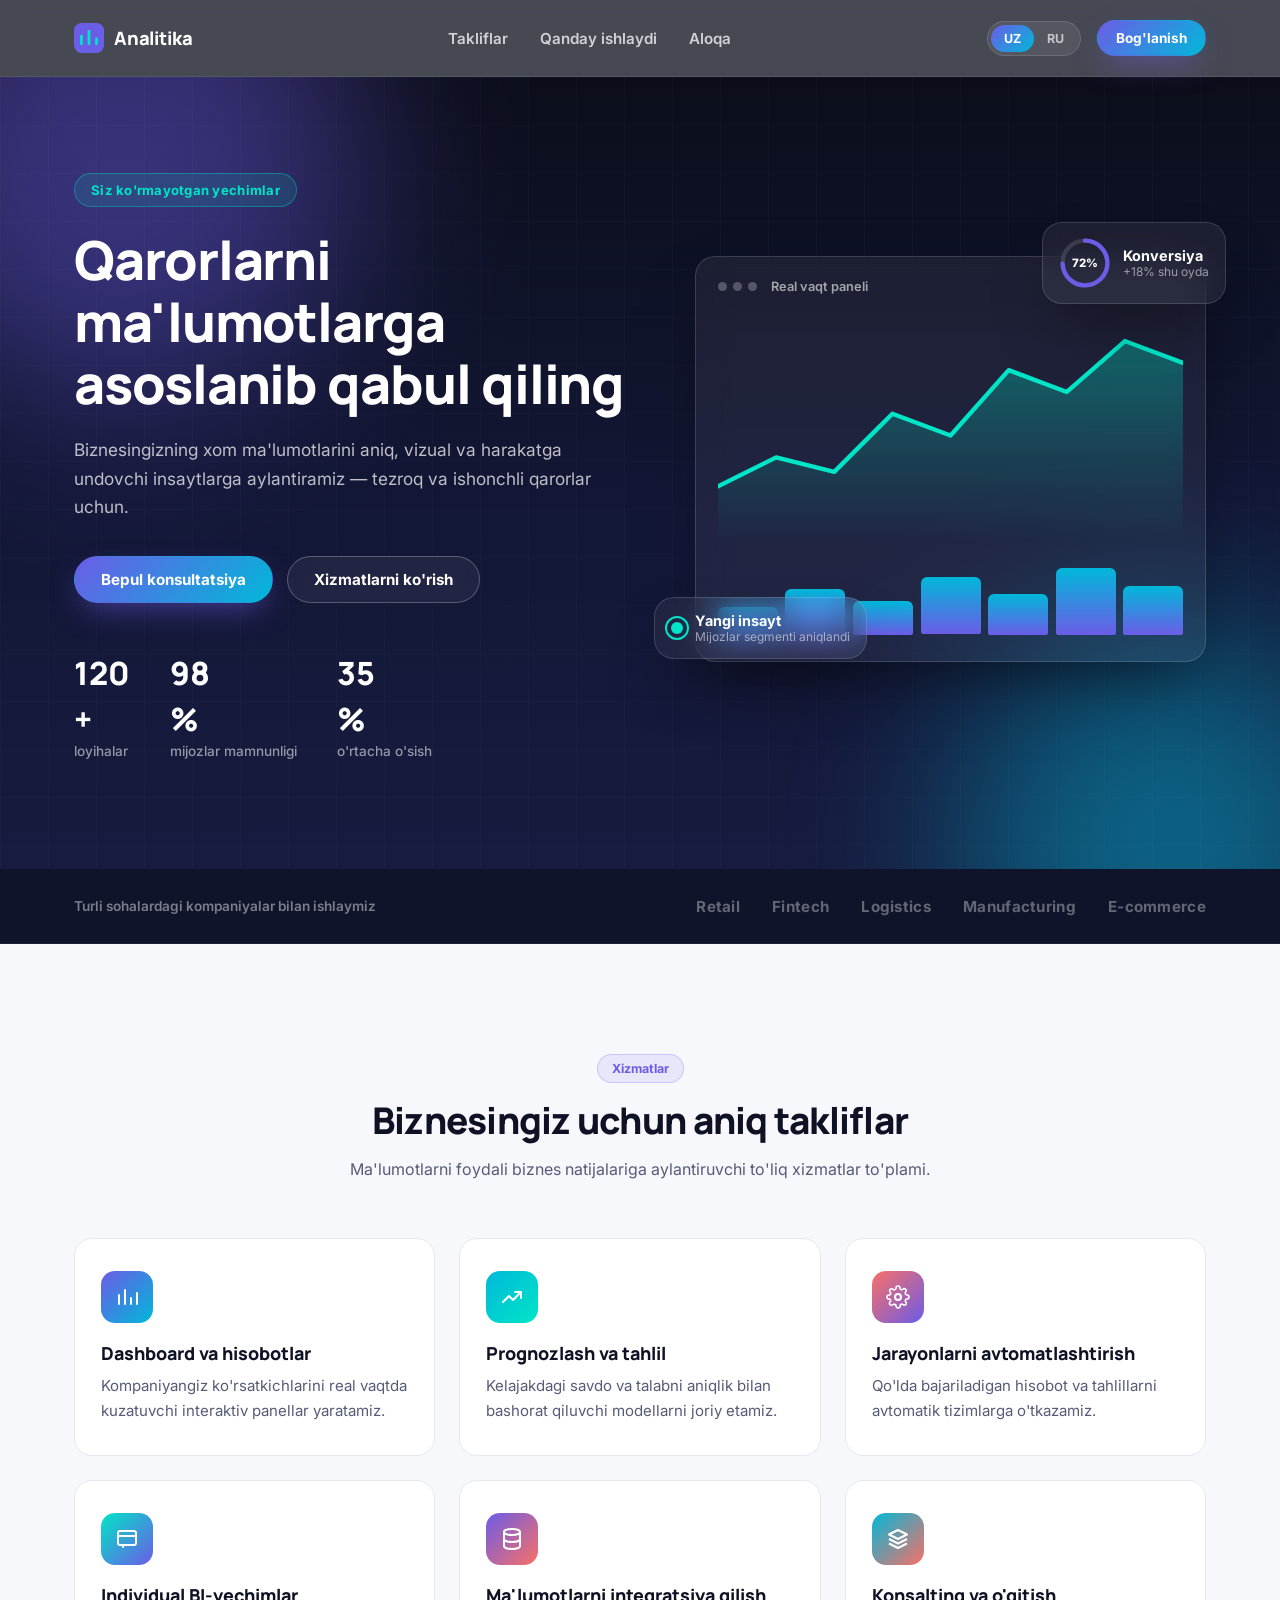
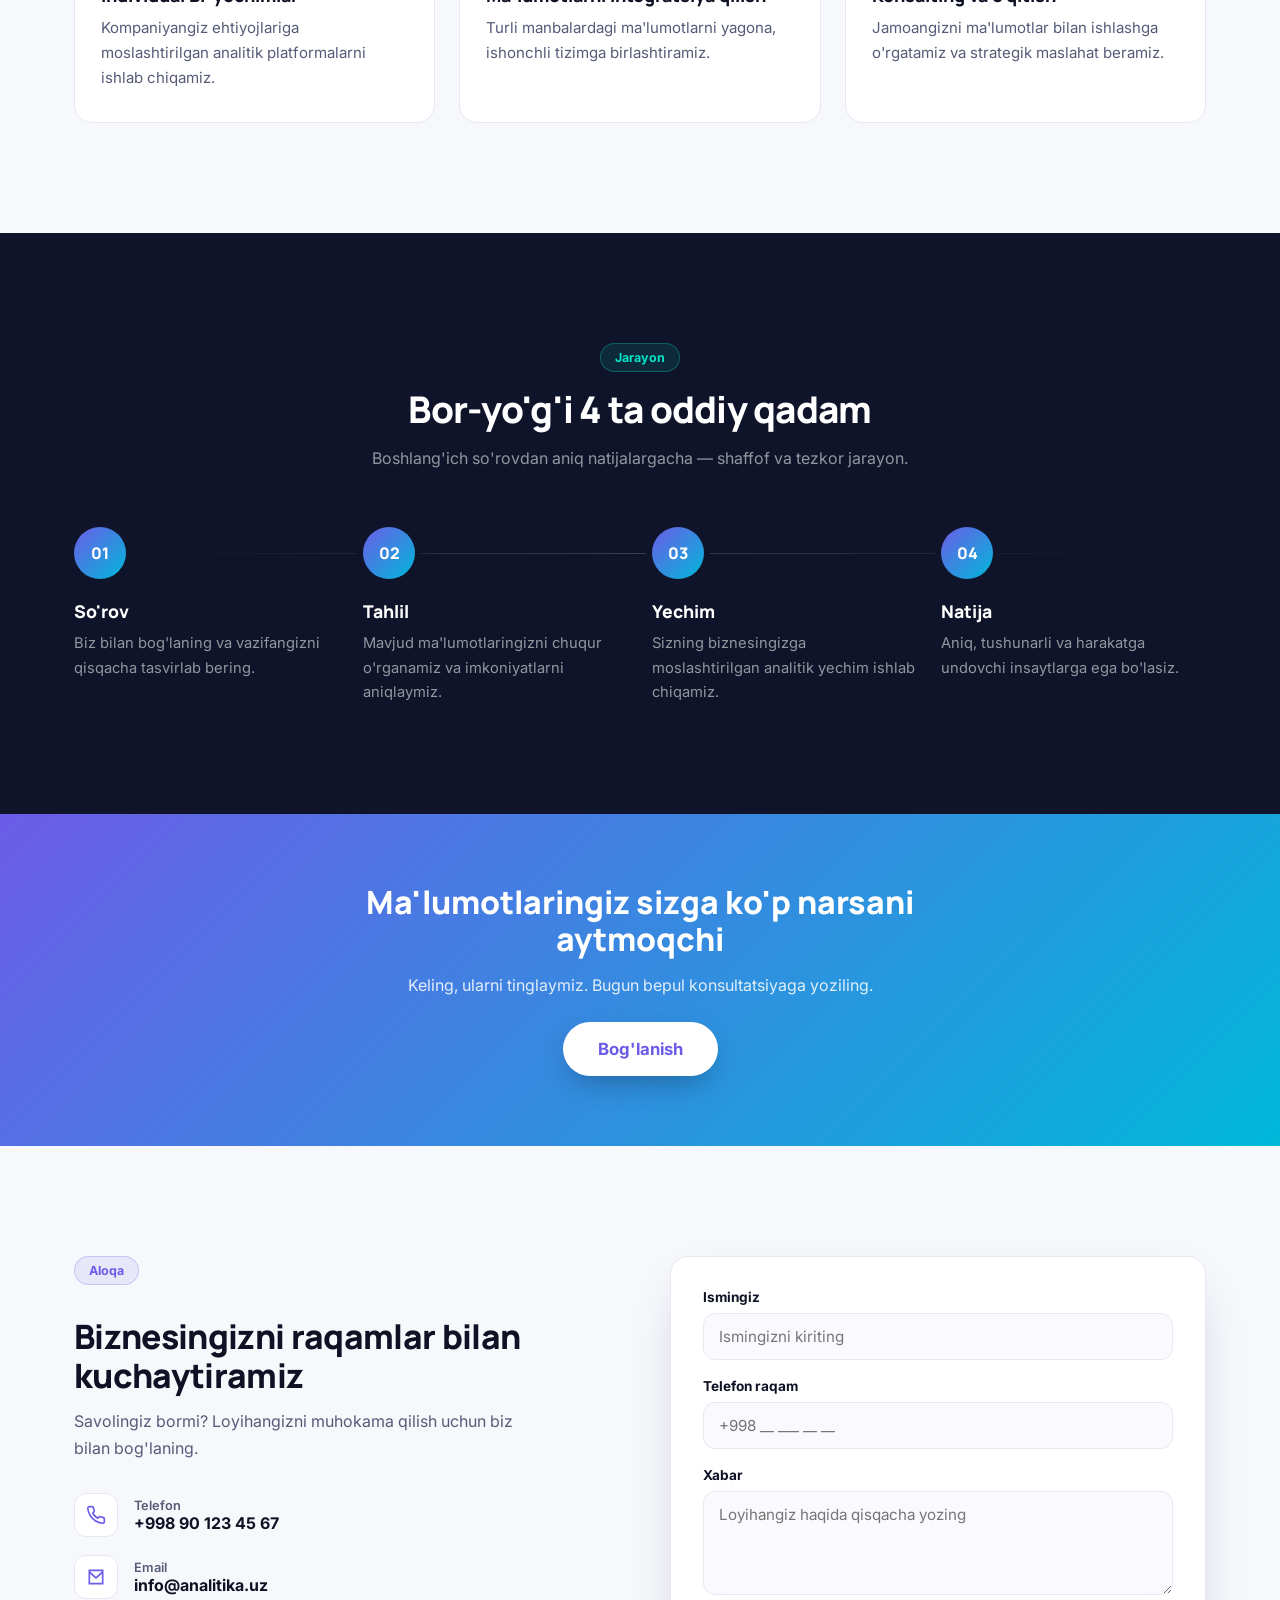
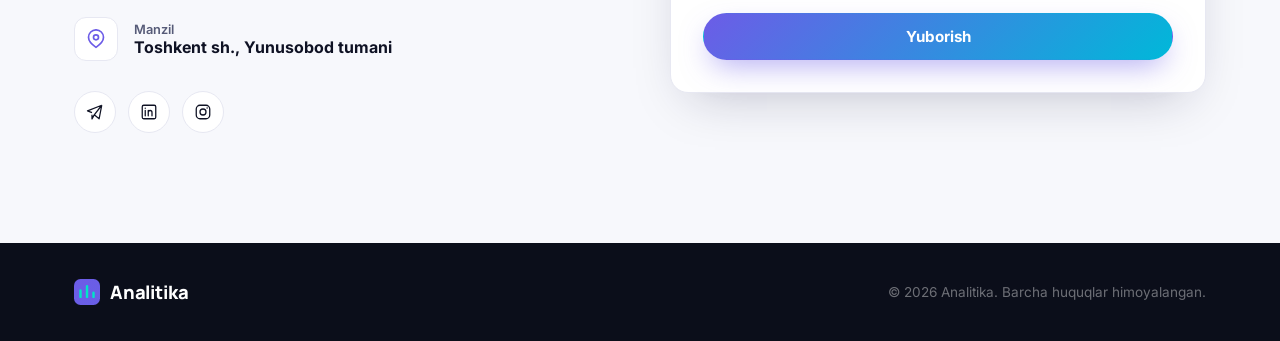
==== index.html @ c3dc2356 "Первая загрузка проекта" ====
<!DOCTYPE html>
<html lang="uz">
<head>
<meta charset="UTF-8">
<meta name="viewport" content="width=device-width, initial-scale=1.0">
<title data-i18n="meta.title">Analitika biznes uchun</title>
<meta name="description" content="Ma'lumotlarga asoslangan qarorlar qabul qilish uchun biznes analitikasi" data-i18n-attr="content:meta.description">
<link rel="preconnect" href="https://fonts.googleapis.com">
<link rel="preconnect" href="https://fonts.gstatic.com" crossorigin>
<link href="https://fonts.googleapis.com/css2?family=Manrope:wght@400;500;600;700;800&family=Inter:wght@400;500;600&display=swap" rel="stylesheet">
<link rel="stylesheet" href="css/style.css">
<link rel="icon" href="data:image/svg+xml,%3Csvg xmlns='http://www.w3.org/2000/svg' viewBox='0 0 32 32'%3E%3Crect width='32' height='32' rx='7' fill='%236C5CE7'/%3E%3Cpath d='M8 22V14M16 22V9M24 22V17' stroke='%2300E5C7' stroke-width='3' stroke-linecap='round'/%3E%3C/svg%3E">
</head>
<body>

<a class="skip-link" href="#main" data-i18n="a11y.skip">Kontentga o'tish</a>

<header class="site-header" id="top">
  <div class="container header-inner">
    <a href="#top" class="brand">
      <span class="brand-mark" aria-hidden="true">
        <svg width="30" height="30" viewBox="0 0 32 32" fill="none"><rect width="32" height="32" rx="8" fill="url(#gLogo)"/><path d="M8 22V14M16 22V9M24 22V17" stroke="#00E5C7" stroke-width="3" stroke-linecap="round"/><defs><linearGradient id="gLogo" x1="0" y1="0" x2="32" y2="32"><stop stop-color="#6C5CE7"/><stop offset="1" stop-color="#00B8D9"/></linearGradient></defs></svg>
      </span>
      <span class="brand-name" data-i18n="brand.name">Analitika</span>
    </a>

    <nav class="main-nav" id="main-nav">
      <a href="#offers" data-i18n="nav.offers">Takliflar</a>
      <a href="#steps" data-i18n="nav.steps">Qanday ishlaydi</a>
      <a href="#contacts" data-i18n="nav.contacts">Aloqa</a>
    </nav>

    <div class="header-actions">
      <div class="lang-switch" role="group" aria-label="Til / Язык">
        <button type="button" class="lang-btn" data-lang="uz">UZ</button>
        <button type="button" class="lang-btn" data-lang="ru">RU</button>
      </div>
      <a href="#contacts" class="btn btn-primary btn-sm" data-i18n="nav.cta">Bog'lanish</a>
      <button class="nav-toggle" id="navToggle" aria-label="Menu" aria-expanded="false" aria-controls="main-nav">
        <span></span><span></span><span></span>
      </button>
    </div>
  </div>
</header>

<main id="main">
  <!-- HERO -->
  <section class="hero">
    <div class="hero-bg" aria-hidden="true">
      <div class="blob blob-1"></div>
      <div class="blob blob-2"></div>
      <svg class="grid-lines" width="100%" height="100%" aria-hidden="true">
        <defs>
          <pattern id="gridPattern" width="48" height="48" patternUnits="userSpaceOnUse">
            <path d="M 48 0 L 0 0 0 48" fill="none" stroke="rgba(255,255,255,0.06)" stroke-width="1"/>
          </pattern>
        </defs>
        <rect width="100%" height="100%" fill="url(#gridPattern)"/>
      </svg>
    </div>

    <div class="container hero-inner">
      <div class="hero-copy">
        <span class="eyebrow" data-i18n="hero.eyebrow">Siz ko'rmayotgan yechimlar</span>
        <h1 data-i18n="hero.title">Qarorlarni ma'lumotlarga asoslanib qabul qiling</h1>
        <p class="hero-sub" data-i18n="hero.subtitle">Biznesingizning xom ma'lumotlarini aniq, vizual va harakatga undovchi insaytlarga aylantiramiz — tezroq va ishonchli qarorlar uchun.</p>
        <div class="hero-cta">
          <a href="#contacts" class="btn btn-primary" data-i18n="hero.ctaPrimary">Bepul konsultatsiya</a>
          <a href="#offers" class="btn btn-ghost" data-i18n="hero.ctaSecondary">Xizmatlarni ko'rish</a>
        </div>
        <div class="hero-stats">
          <div class="stat">
            <span class="stat-num" data-count="120">0</span><span class="stat-suffix">+</span>
            <span class="stat-label" data-i18n="hero.stat1">loyihalar</span>
          </div>
          <div class="stat">
            <span class="stat-num" data-count="98">0</span><span class="stat-suffix">%</span>
            <span class="stat-label" data-i18n="hero.stat2">mijozlar mamnunligi</span>
          </div>
          <div class="stat">
            <span class="stat-num" data-count="35">0</span><span class="stat-suffix">%</span>
            <span class="stat-label" data-i18n="hero.stat3">o'rtacha o'sish</span>
          </div>
        </div>
      </div>

      <div class="hero-visual" aria-hidden="true">
        <div class="viz-card viz-main">
          <div class="viz-head">
            <span class="dot"></span><span class="dot"></span><span class="dot"></span>
            <span class="viz-title" data-i18n="hero.vizTitle">Real vaqt paneli</span>
          </div>
          <div class="viz-chart">
            <svg viewBox="0 0 320 160" class="line-chart">
              <polyline points="0,120 40,100 80,110 120,70 160,85 200,40 240,55 280,20 320,35" fill="none" stroke="#00E5C7" stroke-width="3" stroke-linecap="round" stroke-linejoin="round" class="chart-line"/>
              <polygon points="0,120 40,100 80,110 120,70 160,85 200,40 240,55 280,20 320,35 320,160 0,160" fill="url(#areaFill)" class="chart-area"/>
              <defs>
                <linearGradient id="areaFill" x1="0" y1="0" x2="0" y2="1">
                  <stop offset="0" stop-color="#00E5C7" stop-opacity="0.35"/>
                  <stop offset="1" stop-color="#00E5C7" stop-opacity="0"/>
                </linearGradient>
              </defs>
            </svg>
          </div>
          <div class="viz-bars">
            <span style="--h:40%"></span>
            <span style="--h:65%"></span>
            <span style="--h:48%"></span>
            <span style="--h:82%"></span>
            <span style="--h:58%"></span>
            <span style="--h:95%"></span>
            <span style="--h:70%"></span>
          </div>
        </div>

        <div class="viz-card viz-float viz-float-1">
          <div class="donut">
            <svg viewBox="0 0 36 36" class="donut-svg">
              <circle cx="18" cy="18" r="15.5" fill="none" stroke="rgba(255,255,255,0.12)" stroke-width="3"></circle>
              <circle cx="18" cy="18" r="15.5" fill="none" stroke="#6C5CE7" stroke-width="3" stroke-dasharray="72 100" stroke-linecap="round" class="donut-arc"></circle>
            </svg>
            <span class="donut-num">72%</span>
          </div>
          <div class="viz-float-text">
            <strong data-i18n="hero.card1Title">Konversiya</strong>
            <small data-i18n="hero.card1Sub">+18% shu oyda</small>
          </div>
        </div>

        <div class="viz-card viz-float viz-float-2">
          <span class="pulse-dot" aria-hidden="true"></span>
          <div class="viz-float-text">
            <strong data-i18n="hero.card2Title">Yangi insayt</strong>
            <small data-i18n="hero.card2Sub">Mijozlar segmenti aniqlandi</small>
          </div>
        </div>
      </div>
    </div>
  </section>

  <!-- LOGOS / TRUST STRIP -->
  <section class="trust-strip">
    <div class="container trust-inner">
      <p data-i18n="trust.text">Turli sohalardagi kompaniyalar bilan ishlaymiz</p>
      <div class="trust-icons" aria-hidden="true">
        <span>Retail</span><span>Fintech</span><span>Logistics</span><span>Manufacturing</span><span>E-commerce</span>
      </div>
    </div>
  </section>

  <!-- OFFERS -->
  <section class="offers" id="offers">
    <div class="container">
      <div class="section-head">
        <span class="section-tag" data-i18n="offers.tag">Xizmatlar</span>
        <h2 data-i18n="offers.title">Biznesingiz uchun aniq takliflar</h2>
        <p data-i18n="offers.subtitle">Ma'lumotlarni foydali biznes natijalariga aylantiruvchi to'liq xizmatlar to'plami.</p>
      </div>

      <div class="offers-grid">
        <article class="offer-card">
          <div class="offer-icon" style="--c1:#6C5CE7;--c2:#00B8D9">
            <svg viewBox="0 0 24 24" fill="none"><path d="M4 19V10M10 19V5M16 19V13M22 19V8" stroke="currentColor" stroke-width="2" stroke-linecap="round"/></svg>
          </div>
          <h3 data-i18n="offers.card1.title">Dashboard va hisobotlar</h3>
          <p data-i18n="offers.card1.text">Kompaniyangiz ko'rsatkichlarini real vaqtda kuzatuvchi interaktiv panellar yaratamiz.</p>
        </article>

        <article class="offer-card">
          <div class="offer-icon" style="--c1:#00B8D9;--c2:#00E5C7">
            <svg viewBox="0 0 24 24" fill="none"><path d="M3 17l6-6 4 4 8-8" stroke="currentColor" stroke-width="2" stroke-linecap="round" stroke-linejoin="round"/><path d="M15 7h6v6" stroke="currentColor" stroke-width="2" stroke-linecap="round" stroke-linejoin="round"/></svg>
          </div>
          <h3 data-i18n="offers.card2.title">Prognozlash va tahlil</h3>
          <p data-i18n="offers.card2.text">Kelajakdagi savdo va talabni aniqlik bilan bashorat qiluvchi modellarni joriy etamiz.</p>
        </article>

        <article class="offer-card">
          <div class="offer-icon" style="--c1:#F97066;--c2:#6C5CE7">
            <svg viewBox="0 0 24 24" fill="none"><circle cx="12" cy="12" r="3" stroke="currentColor" stroke-width="2"/><path d="M19.4 15a1.6 1.6 0 00.32 1.77l.06.06a2 2 0 11-2.83 2.83l-.06-.06a1.6 1.6 0 00-1.77-.32 1.6 1.6 0 00-.97 1.46V21a2 2 0 11-4 0v-.09A1.6 1.6 0 008.6 19.4a1.6 1.6 0 00-1.77.32l-.06.06a2 2 0 11-2.83-2.83l.06-.06A1.6 1.6 0 004.6 15a1.6 1.6 0 00-1.46-.97H3a2 2 0 110-4h.09A1.6 1.6 0 004.6 9a1.6 1.6 0 00-.32-1.77l-.06-.06a2 2 0 112.83-2.83l.06.06A1.6 1.6 0 009 4.6a1.6 1.6 0 00.97-1.46V3a2 2 0 114 0v.09A1.6 1.6 0 0015 4.6a1.6 1.6 0 001.77-.32l.06-.06a2 2 0 112.83 2.83l-.06.06A1.6 1.6 0 0019.4 9a1.6 1.6 0 001.46.97H21a2 2 0 110 4h-.09a1.6 1.6 0 00-1.46.97z" stroke="currentColor" stroke-width="1.6"/></svg>
          </div>
          <h3 data-i18n="offers.card3.title">Jarayonlarni avtomatlashtirish</h3>
          <p data-i18n="offers.card3.text">Qo'lda bajariladigan hisobot va tahlillarni avtomatik tizimlarga o'tkazamiz.</p>
        </article>

        <article class="offer-card">
          <div class="offer-icon" style="--c1:#00E5C7;--c2:#6C5CE7">
            <svg viewBox="0 0 24 24" fill="none"><rect x="3" y="4" width="18" height="14" rx="2" stroke="currentColor" stroke-width="2"/><path d="M3 9h18M8 4v0M8 20v-2" stroke="currentColor" stroke-width="2" stroke-linecap="round"/></svg>
          </div>
          <h3 data-i18n="offers.card4.title">Individual BI-yechimlar</h3>
          <p data-i18n="offers.card4.text">Kompaniyangiz ehtiyojlariga moslashtirilgan analitik platformalarni ishlab chiqamiz.</p>
        </article>

        <article class="offer-card">
          <div class="offer-icon" style="--c1:#6C5CE7;--c2:#F97066">
            <svg viewBox="0 0 24 24" fill="none"><ellipse cx="12" cy="5" rx="8" ry="3" stroke="currentColor" stroke-width="2"/><path d="M4 5v14c0 1.66 3.58 3 8 3s8-1.34 8-3V5M4 12c0 1.66 3.58 3 8 3s8-1.34 8-3" stroke="currentColor" stroke-width="2"/></svg>
          </div>
          <h3 data-i18n="offers.card5.title">Ma'lumotlarni integratsiya qilish</h3>
          <p data-i18n="offers.card5.text">Turli manbalardagi ma'lumotlarni yagona, ishonchli tizimga birlashtiramiz.</p>
        </article>

        <article class="offer-card">
          <div class="offer-icon" style="--c1:#00B8D9;--c2:#F97066">
            <svg viewBox="0 0 24 24" fill="none"><path d="M12 3l9 4.5-9 4.5-9-4.5L12 3z" stroke="currentColor" stroke-width="2" stroke-linejoin="round"/><path d="M3 12l9 4.5 9-4.5M3 16.5l9 4.5 9-4.5" stroke="currentColor" stroke-width="2" stroke-linejoin="round"/></svg>
          </div>
          <h3 data-i18n="offers.card6.title">Konsalting va o'qitish</h3>
          <p data-i18n="offers.card6.text">Jamoangizni ma'lumotlar bilan ishlashga o'rgatamiz va strategik maslahat beramiz.</p>
        </article>
      </div>
    </div>
  </section>

  <!-- STEPS -->
  <section class="steps" id="steps">
    <div class="container">
      <div class="section-head">
        <span class="section-tag" data-i18n="steps.tag">Jarayon</span>
        <h2 data-i18n="steps.title">Bor-yo'g'i 4 ta oddiy qadam</h2>
        <p data-i18n="steps.subtitle">Boshlang'ich so'rovdan aniq natijalargacha — shaffof va tezkor jarayon.</p>
      </div>

      <div class="steps-track">
        <div class="step-item">
          <div class="step-num">01</div>
          <h3 data-i18n="steps.s1.title">So'rov</h3>
          <p data-i18n="steps.s1.text">Biz bilan bog'laning va vazifangizni qisqacha tasvirlab bering.</p>
        </div>
        <div class="step-item">
          <div class="step-num">02</div>
          <h3 data-i18n="steps.s2.title">Tahlil</h3>
          <p data-i18n="steps.s2.text">Mavjud ma'lumotlaringizni chuqur o'rganamiz va imkoniyatlarni aniqlaymiz.</p>
        </div>
        <div class="step-item">
          <div class="step-num">03</div>
          <h3 data-i18n="steps.s3.title">Yechim</h3>
          <p data-i18n="steps.s3.text">Sizning biznesingizga moslashtirilgan analitik yechim ishlab chiqamiz.</p>
        </div>
        <div class="step-item">
          <div class="step-num">04</div>
          <h3 data-i18n="steps.s4.title">Natija</h3>
          <p data-i18n="steps.s4.text">Aniq, tushunarli va harakatga undovchi insaytlarga ega bo'lasiz.</p>
        </div>
      </div>
    </div>
  </section>

  <!-- CTA BANNER -->
  <section class="cta-banner">
    <div class="container cta-banner-inner">
      <h2 data-i18n="ctaBanner.title">Ma'lumotlaringiz sizga ko'p narsani aytmoqchi</h2>
      <p data-i18n="ctaBanner.text">Keling, ularni tinglaymiz. Bugun bepul konsultatsiyaga yoziling.</p>
      <a href="#contacts" class="btn btn-primary btn-lg" data-i18n="ctaBanner.cta">Bog'lanish</a>
    </div>
  </section>

  <!-- CONTACTS -->
  <section class="contacts" id="contacts">
    <div class="container contacts-inner">
      <div class="contacts-info">
        <span class="section-tag" data-i18n="contacts.tag">Aloqa</span>
        <h2 data-i18n="contacts.title">Biznesingizni raqamlar bilan kuchaytiramiz</h2>
        <p data-i18n="contacts.subtitle">Savolingiz bormi? Loyihangizni muhokama qilish uchun biz bilan bog'laning.</p>

        <ul class="contact-list">
          <li>
            <span class="contact-icon" aria-hidden="true"><svg viewBox="0 0 24 24" fill="none"><path d="M22 16.92v3a2 2 0 01-2.18 2 19.8 19.8 0 01-8.63-3.07 19.5 19.5 0 01-6-6 19.8 19.8 0 01-3.07-8.67A2 2 0 014.11 2h3a2 2 0 012 1.72c.127.96.362 1.903.7 2.81a2 2 0 01-.45 2.11L8.09 9.91a16 16 0 006 6l1.27-1.27a2 2 0 012.11-.45c.907.338 1.85.573 2.81.7A2 2 0 0122 16.92z" stroke="currentColor" stroke-width="2"/></svg></span>
            <div><strong data-i18n="contacts.phoneLabel">Telefon</strong><a href="tel:+998901234567">+998 90 123 45 67</a></div>
          </li>
          <li>
            <span class="contact-icon" aria-hidden="true"><svg viewBox="0 0 24 24" fill="none"><path d="M4 4h16v16H4V4z" stroke="currentColor" stroke-width="2"/><path d="M4 6l8 7 8-7" stroke="currentColor" stroke-width="2"/></svg></span>
            <div><strong data-i18n="contacts.emailLabel">Email</strong><a href="mailto:info@analitika.uz">info@analitika.uz</a></div>
          </li>
          <li>
            <span class="contact-icon" aria-hidden="true"><svg viewBox="0 0 24 24" fill="none"><path d="M21 10c0 6-9 12-9 12s-9-6-9-12a9 9 0 1118 0z" stroke="currentColor" stroke-width="2"/><circle cx="12" cy="10" r="3" stroke="currentColor" stroke-width="2"/></svg></span>
            <div><strong data-i18n="contacts.addressLabel">Manzil</strong><span data-i18n="contacts.addressValue">Toshkent sh., Yunusobod tumani</span></div>
          </li>
        </ul>

        <div class="social-row">
          <a href="#" aria-label="Telegram" class="social-btn">
            <svg viewBox="0 0 24 24" fill="none"><path d="M21 3L2 10.5l6 2.3M21 3l-3.5 18L11 15.8M21 3L11 15.8m0 0l-3 5.4v-5.4" stroke="currentColor" stroke-width="1.7" stroke-linejoin="round"/></svg>
          </a>
          <a href="#" aria-label="LinkedIn" class="social-btn">
            <svg viewBox="0 0 24 24" fill="none"><rect x="3" y="3" width="18" height="18" rx="2" stroke="currentColor" stroke-width="1.7"/><path d="M7 10v7M7 7v.01M11 17v-4.5c0-1.5 1-2.5 2.5-2.5S16 11 16 12.5V17M11 10v7" stroke="currentColor" stroke-width="1.7" stroke-linecap="round"/></svg>
          </a>
          <a href="#" aria-label="Instagram" class="social-btn">
            <svg viewBox="0 0 24 24" fill="none"><rect x="3" y="3" width="18" height="18" rx="5" stroke="currentColor" stroke-width="1.7"/><circle cx="12" cy="12" r="4" stroke="currentColor" stroke-width="1.7"/><circle cx="17.5" cy="6.5" r="1" fill="currentColor"/></svg>
          </a>
        </div>
      </div>

      <form class="contact-form" id="contactForm" novalidate>
        <div class="form-row">
          <label for="name" data-i18n="form.nameLabel">Ismingiz</label>
          <input type="text" id="name" name="name" required data-i18n-attr="placeholder:form.namePlaceholder" placeholder="Ismingizni kiriting">
        </div>
        <div class="form-row">
          <label for="phone" data-i18n="form.phoneLabel">Telefon raqam</label>
          <input type="tel" id="phone" name="phone" required data-i18n-attr="placeholder:form.phonePlaceholder" placeholder="+998 __ ___ __ __">
        </div>
        <div class="form-row">
          <label for="message" data-i18n="form.messageLabel">Xabar</label>
          <textarea id="message" name="message" rows="4" data-i18n-attr="placeholder:form.messagePlaceholder" placeholder="Loyihangiz haqida qisqacha yozing"></textarea>
        </div>
        <button type="submit" class="btn btn-primary btn-block" data-i18n="form.submit">Yuborish</button>
        <p class="form-success" id="formSuccess" data-i18n="form.success">Rahmat! Tez orada siz bilan bog'lanamiz.</p>
      </form>
    </div>
  </section>
</main>

<footer class="site-footer">
  <div class="container footer-inner">
    <a href="#top" class="brand brand-footer">
      <span class="brand-mark" aria-hidden="true">
        <svg width="26" height="26" viewBox="0 0 32 32" fill="none"><rect width="32" height="32" rx="8" fill="url(#gLogo2)"/><path d="M8 22V14M16 22V9M24 22V17" stroke="#00E5C7" stroke-width="3" stroke-linecap="round"/><defs><linearGradient id="gLogo2" x1="0" y1="0" x2="32" y2="32"><stop stop-color="#6C5CE7"/><stop offset="1" stop-color="#00B8D9"/></linearGradient></defs></svg>
      </span>
      <span class="brand-name" data-i18n="brand.name">Analitika</span>
    </a>
    <p class="footer-copy" data-i18n="footer.copy">&copy; 2026 Analitika. Barcha huquqlar himoyalangan.</p>
  </div>
</footer>

<script src="js/script.js"></script>
</body>
</html>
---- css/style.css ----
:root {
  --bg: #0b0e1a;
  --bg-alt: #f7f8fc;
  --ink: #0f1224;
  --ink-soft: #565b78;
  --white: #ffffff;
  --violet: #6c5ce7;
  --cyan: #00b8d9;
  --mint: #00e5c7;
  --coral: #f97066;
  --card: #ffffff;
  --border: #e7e8f2;
  --shadow: 0 20px 50px -20px rgba(20, 20, 60, 0.25);
  --radius: 18px;
  --grad-brand: linear-gradient(135deg, var(--violet), var(--cyan));
  --container: 1180px;
  font-size: 16px;
}

* { box-sizing: border-box; }
html { scroll-behavior: smooth; }
body {
  margin: 0;
  font-family: 'Inter', -apple-system, BlinkMacSystemFont, 'Segoe UI', sans-serif;
  color: var(--ink);
  background: var(--bg-alt);
  -webkit-font-smoothing: antialiased;
}
h1, h2, h3, .brand-name { font-family: 'Manrope', 'Inter', sans-serif; }
h1, h2, h3 { margin: 0; line-height: 1.15; font-weight: 800; }
p { margin: 0; color: var(--ink-soft); line-height: 1.65; }
a { color: inherit; text-decoration: none; }
img, svg { display: block; max-width: 100%; }
button { font-family: inherit; cursor: pointer; }

.container {
  max-width: var(--container);
  margin: 0 auto;
  padding: 0 24px;
}

.skip-link {
  position: absolute;
  left: -999px;
  top: 0;
  background: var(--violet);
  color: #fff;
  padding: 10px 16px;
  border-radius: 0 0 8px 0;
  z-index: 999;
}
.skip-link:focus { left: 0; }

/* Buttons */
.btn {
  display: inline-flex;
  align-items: center;
  justify-content: center;
  gap: 8px;
  padding: 13px 26px;
  border-radius: 999px;
  font-weight: 700;
  font-size: 0.95rem;
  border: 1px solid transparent;
  transition: transform 0.2s ease, box-shadow 0.2s ease, background 0.2s ease;
  white-space: nowrap;
}
.btn-primary {
  background: var(--grad-brand);
  color: #fff;
  box-shadow: 0 12px 30px -8px rgba(108, 92, 231, 0.55);
}
.btn-primary:hover { transform: translateY(-2px); box-shadow: 0 16px 34px -6px rgba(108, 92, 231, 0.65); }
.btn-ghost {
  background: rgba(255, 255, 255, 0.06);
  color: #fff;
  border-color: rgba(255, 255, 255, 0.25);
  backdrop-filter: blur(6px);
}
.btn-ghost:hover { background: rgba(255, 255, 255, 0.14); transform: translateY(-2px); }
.btn-lg { padding: 16px 34px; font-size: 1.05rem; }
.btn-sm { padding: 9px 18px; font-size: 0.85rem; }
.btn-block { width: 100%; }

/* ===== Header ===== */
.site-header {
  position: sticky;
  top: 0;
  z-index: 100;
  background: rgba(11, 14, 26, 0.75);
  backdrop-filter: blur(14px);
  border-bottom: 1px solid rgba(255, 255, 255, 0.08);
}
.header-inner {
  display: flex;
  align-items: center;
  justify-content: space-between;
  gap: 24px;
  height: 76px;
}
.brand {
  display: flex;
  align-items: center;
  gap: 10px;
  flex-shrink: 0;
}
.brand-name {
  color: #fff;
  font-weight: 800;
  font-size: 1.15rem;
  letter-spacing: -0.01em;
}
.main-nav {
  display: flex;
  gap: 32px;
  flex: 1;
  justify-content: center;
}
.main-nav a {
  color: rgba(255, 255, 255, 0.75);
  font-weight: 600;
  font-size: 0.95rem;
  transition: color 0.2s ease;
  position: relative;
}
.main-nav a:hover { color: #fff; }

.header-actions {
  display: flex;
  align-items: center;
  gap: 16px;
}
.lang-switch {
  display: flex;
  background: rgba(255, 255, 255, 0.08);
  border: 1px solid rgba(255, 255, 255, 0.12);
  border-radius: 999px;
  padding: 3px;
}
.lang-btn {
  border: none;
  background: transparent;
  color: rgba(255, 255, 255, 0.65);
  font-weight: 700;
  font-size: 0.78rem;
  padding: 6px 13px;
  border-radius: 999px;
  transition: background 0.2s ease, color 0.2s ease;
}
.lang-btn.active {
  background: var(--grad-brand);
  color: #fff;
}

.nav-toggle {
  display: none;
  flex-direction: column;
  justify-content: center;
  gap: 5px;
  width: 40px;
  height: 40px;
  background: transparent;
  border: 1px solid rgba(255, 255, 255, 0.2);
  border-radius: 10px;
}
.nav-toggle span {
  display: block;
  width: 18px;
  height: 2px;
  margin: 0 auto;
  background: #fff;
  transition: transform 0.25s ease, opacity 0.25s ease;
}
.nav-toggle.open span:nth-child(1) { transform: translateY(7px) rotate(45deg); }
.nav-toggle.open span:nth-child(2) { opacity: 0; }
.nav-toggle.open span:nth-child(3) { transform: translateY(-7px) rotate(-45deg); }

/* ===== Hero ===== */
.hero {
  position: relative;
  background: linear-gradient(180deg, #0b0e1a 0%, #131736 55%, #171b3f 100%);
  overflow: hidden;
  padding: 96px 0 110px;
}
.hero-bg { position: absolute; inset: 0; z-index: 0; }
.grid-lines { position: absolute; inset: 0; opacity: 0.6; }
.blob {
  position: absolute;
  border-radius: 50%;
  filter: blur(90px);
  opacity: 0.45;
}
.blob-1 {
  width: 480px; height: 480px;
  background: var(--violet);
  top: -160px; left: -120px;
  animation: float1 14s ease-in-out infinite;
}
.blob-2 {
  width: 420px; height: 420px;
  background: var(--cyan);
  bottom: -180px; right: -100px;
  animation: float2 16s ease-in-out infinite;
}
@keyframes float1 {
  0%, 100% { transform: translate(0, 0); }
  50% { transform: translate(40px, 30px); }
}
@keyframes float2 {
  0%, 100% { transform: translate(0, 0); }
  50% { transform: translate(-30px, -40px); }
}

.hero-inner {
  position: relative;
  z-index: 1;
  display: grid;
  grid-template-columns: 1.05fr 0.95fr;
  gap: 56px;
  align-items: center;
}

.eyebrow {
  display: inline-block;
  padding: 8px 16px;
  border-radius: 999px;
  background: rgba(0, 229, 199, 0.12);
  border: 1px solid rgba(0, 229, 199, 0.35);
  color: var(--mint);
  font-weight: 700;
  font-size: 0.82rem;
  letter-spacing: 0.02em;
  margin-bottom: 22px;
}
.hero-copy h1 {
  color: #fff;
  font-size: clamp(2.2rem, 4.2vw, 3.4rem);
  letter-spacing: -0.02em;
  margin-bottom: 22px;
}
.hero-sub {
  color: rgba(255, 255, 255, 0.72);
  font-size: 1.08rem;
  max-width: 520px;
  margin-bottom: 34px;
}
.hero-cta {
  display: flex;
  gap: 14px;
  flex-wrap: wrap;
  margin-bottom: 48px;
}
.hero-stats {
  display: flex;
  gap: 40px;
  flex-wrap: wrap;
}
.stat {
  display: flex;
  flex-direction: column;
  gap: 2px;
}
.stat-num, .stat-suffix {
  display: inline-block;
  color: #fff;
  font-family: 'Manrope', sans-serif;
  font-weight: 800;
  font-size: 2rem;
}
.stat-label {
  color: rgba(255, 255, 255, 0.55);
  font-size: 0.85rem;
  font-weight: 500;
}

/* Hero visual */
.hero-visual {
  position: relative;
  min-height: 420px;
}
.viz-card {
  background: rgba(255, 255, 255, 0.06);
  border: 1px solid rgba(255, 255, 255, 0.14);
  border-radius: 20px;
  backdrop-filter: blur(16px);
  box-shadow: 0 30px 60px -20px rgba(0, 0, 0, 0.5);
}
.viz-main {
  padding: 22px 22px 26px;
}
.viz-head {
  display: flex;
  align-items: center;
  gap: 6px;
  margin-bottom: 18px;
}
.viz-head .dot {
  width: 9px; height: 9px;
  border-radius: 50%;
  background: rgba(255, 255, 255, 0.25);
}
.viz-title {
  margin-left: 8px;
  color: rgba(255, 255, 255, 0.6);
  font-size: 0.8rem;
  font-weight: 600;
}
.viz-chart { margin-bottom: 20px; }
.chart-line {
  stroke-dasharray: 700;
  stroke-dashoffset: 700;
  animation: draw 2.4s ease forwards 0.3s;
}
.chart-area {
  opacity: 0;
  animation: fadeIn 1.5s ease forwards 1.4s;
}
@keyframes draw { to { stroke-dashoffset: 0; } }
@keyframes fadeIn { to { opacity: 1; } }

.viz-bars {
  display: flex;
  align-items: flex-end;
  gap: 8px;
  height: 70px;
}
.viz-bars span {
  flex: 1;
  height: var(--h);
  border-radius: 6px 6px 2px 2px;
  background: linear-gradient(180deg, var(--cyan), var(--violet));
  transform: scaleY(0);
  transform-origin: bottom;
  animation: growBar 0.9s cubic-bezier(.2,.8,.2,1) forwards;
}
.viz-bars span:nth-child(1) { animation-delay: 0.1s; }
.viz-bars span:nth-child(2) { animation-delay: 0.2s; }
.viz-bars span:nth-child(3) { animation-delay: 0.3s; }
.viz-bars span:nth-child(4) { animation-delay: 0.4s; }
.viz-bars span:nth-child(5) { animation-delay: 0.5s; }
.viz-bars span:nth-child(6) { animation-delay: 0.6s; }
.viz-bars span:nth-child(7) { animation-delay: 0.7s; }
@keyframes growBar { to { transform: scaleY(1); } }

.viz-float {
  position: absolute;
  display: flex;
  align-items: center;
  gap: 12px;
  padding: 14px 16px;
  animation: bob 5s ease-in-out infinite;
}
.viz-float-1 { top: -8%; right: -4%; animation-delay: 0.4s; }
.viz-float-2 { bottom: 4%; left: -8%; animation-delay: 1.1s; }
@keyframes bob {
  0%, 100% { transform: translateY(0); }
  50% { transform: translateY(-10px); }
}

.donut { position: relative; width: 52px; height: 52px; flex-shrink: 0; }
.donut-svg { transform: rotate(-90deg); }
.donut-arc {
  stroke-dasharray: 0 100;
  animation: donutFill 1.6s ease forwards 0.8s;
}
@keyframes donutFill { to { stroke-dasharray: 72 100; } }
.donut-num {
  position: absolute;
  inset: 0;
  display: flex;
  align-items: center;
  justify-content: center;
  color: #fff;
  font-size: 0.72rem;
  font-weight: 800;
}
.viz-float-text { display: flex; flex-direction: column; }
.viz-float-text strong { color: #fff; font-size: 0.9rem; }
.viz-float-text small { color: rgba(255, 255, 255, 0.55); font-size: 0.75rem; }

.pulse-dot {
  width: 12px; height: 12px;
  border-radius: 50%;
  background: var(--mint);
  flex-shrink: 0;
  position: relative;
}
.pulse-dot::after {
  content: '';
  position: absolute;
  inset: -6px;
  border-radius: 50%;
  border: 2px solid var(--mint);
  animation: pulse 2s ease-out infinite;
}
@keyframes pulse {
  0% { transform: scale(0.6); opacity: 0.9; }
  100% { transform: scale(1.8); opacity: 0; }
}

/* ===== Trust strip ===== */
.trust-strip {
  background: #10142a;
  border-bottom: 1px solid rgba(255, 255, 255, 0.06);
  padding: 26px 0;
}
.trust-inner {
  display: flex;
  align-items: center;
  gap: 28px;
  flex-wrap: wrap;
  justify-content: space-between;
}
.trust-inner p {
  color: rgba(255, 255, 255, 0.45);
  font-size: 0.85rem;
  font-weight: 600;
  white-space: nowrap;
}
.trust-icons {
  display: flex;
  gap: 32px;
  flex-wrap: wrap;
}
.trust-icons span {
  color: rgba(255, 255, 255, 0.35);
  font-weight: 700;
  font-size: 0.95rem;
  letter-spacing: 0.02em;
}

/* ===== Section head ===== */
.section-head {
  max-width: 620px;
  margin: 0 auto 56px;
  text-align: center;
}
.section-tag {
  display: inline-block;
  color: var(--violet);
  background: rgba(108, 92, 231, 0.1);
  border: 1px solid rgba(108, 92, 231, 0.25);
  padding: 6px 14px;
  border-radius: 999px;
  font-weight: 700;
  font-size: 0.78rem;
  margin-bottom: 16px;
}
.section-head h2 {
  font-size: clamp(1.7rem, 3vw, 2.3rem);
  margin-bottom: 14px;
  letter-spacing: -0.02em;
}

/* ===== Offers ===== */
.offers { padding: 110px 0; background: var(--bg-alt); }
.offers-grid {
  display: grid;
  grid-template-columns: repeat(3, 1fr);
  gap: 24px;
}
.offer-card {
  background: var(--card);
  border: 1px solid var(--border);
  border-radius: var(--radius);
  padding: 32px 26px;
  transition: transform 0.25s ease, box-shadow 0.25s ease, border-color 0.25s ease;
}
.offer-card:hover {
  transform: translateY(-6px);
  box-shadow: var(--shadow);
  border-color: rgba(108, 92, 231, 0.25);
}
.offer-icon {
  width: 52px; height: 52px;
  border-radius: 14px;
  display: flex;
  align-items: center;
  justify-content: center;
  margin-bottom: 20px;
  color: #fff;
  background: linear-gradient(135deg, var(--c1), var(--c2));
}
.offer-icon svg { width: 24px; height: 24px; }
.offer-card h3 { font-size: 1.12rem; margin-bottom: 10px; }
.offer-card p { font-size: 0.94rem; }

/* ===== Steps ===== */
.steps { padding: 110px 0; background: #10142a; }
.steps .section-tag { color: var(--mint); background: rgba(0, 229, 199, 0.1); border-color: rgba(0, 229, 199, 0.3); }
.steps .section-head h2 { color: #fff; }
.steps .section-head p { color: rgba(255, 255, 255, 0.55); }

.steps-track {
  display: grid;
  grid-template-columns: repeat(4, 1fr);
  gap: 24px;
  position: relative;
}
.steps-track::before {
  content: '';
  position: absolute;
  top: 26px;
  left: 8%;
  right: 8%;
  height: 1px;
  background: linear-gradient(90deg, transparent, rgba(255, 255, 255, 0.18), transparent);
}
.step-item { position: relative; }
.step-num {
  width: 52px; height: 52px;
  display: flex;
  align-items: center;
  justify-content: center;
  border-radius: 50%;
  background: var(--grad-brand);
  color: #fff;
  font-weight: 800;
  font-family: 'Manrope', sans-serif;
  margin-bottom: 22px;
  position: relative;
  z-index: 1;
  box-shadow: 0 0 0 6px #10142a;
}
.step-item h3 { color: #fff; font-size: 1.1rem; margin-bottom: 10px; }
.step-item p { color: rgba(255, 255, 255, 0.55); font-size: 0.92rem; }

/* ===== CTA banner ===== */
.cta-banner {
  background: var(--grad-brand);
  padding: 70px 0;
}
.cta-banner-inner {
  text-align: center;
  display: flex;
  flex-direction: column;
  align-items: center;
  gap: 14px;
}
.cta-banner h2 { color: #fff; font-size: clamp(1.5rem, 2.6vw, 2rem); max-width: 620px; }
.cta-banner p { color: rgba(255, 255, 255, 0.85); margin-bottom: 10px; }
.cta-banner .btn-primary {
  background: #fff;
  color: var(--violet);
  box-shadow: 0 12px 30px -8px rgba(0, 0, 0, 0.3);
}
.cta-banner .btn-primary:hover { background: #f3f2ff; }

/* ===== Contacts ===== */
.contacts { padding: 110px 0; background: var(--bg-alt); }
.contacts-inner {
  display: grid;
  grid-template-columns: 1fr 1fr;
  gap: 60px;
  align-items: start;
}
.contacts-info h2 {
  font-size: clamp(1.6rem, 2.8vw, 2.1rem);
  margin: 16px 0 14px;
  letter-spacing: -0.02em;
}
.contacts-info > p { margin-bottom: 32px; max-width: 460px; }

.contact-list { list-style: none; margin: 0 0 30px; padding: 0; display: flex; flex-direction: column; gap: 18px; }
.contact-list li { display: flex; align-items: center; gap: 16px; }
.contact-icon {
  width: 44px; height: 44px;
  border-radius: 12px;
  background: #fff;
  border: 1px solid var(--border);
  display: flex;
  align-items: center;
  justify-content: center;
  color: var(--violet);
  flex-shrink: 0;
}
.contact-icon svg { width: 20px; height: 20px; }
.contact-list strong { display: block; font-size: 0.8rem; color: var(--ink-soft); font-weight: 600; }
.contact-list a, .contact-list span { font-weight: 700; font-size: 1rem; }

.social-row { display: flex; gap: 12px; }
.social-btn {
  width: 42px; height: 42px;
  border-radius: 50%;
  border: 1px solid var(--border);
  background: #fff;
  display: flex;
  align-items: center;
  justify-content: center;
  color: var(--ink);
  transition: background 0.2s ease, color 0.2s ease, transform 0.2s ease;
}
.social-btn svg { width: 18px; height: 18px; }
.social-btn:hover { background: var(--grad-brand); color: #fff; transform: translateY(-2px); }

/* Form */
.contact-form {
  background: #fff;
  border: 1px solid var(--border);
  border-radius: var(--radius);
  padding: 32px;
  box-shadow: var(--shadow);
  display: flex;
  flex-direction: column;
  gap: 18px;
}
.form-row { display: flex; flex-direction: column; gap: 8px; }
.form-row label { font-size: 0.85rem; font-weight: 700; color: var(--ink); }
.form-row input, .form-row textarea {
  border: 1px solid var(--border);
  border-radius: 12px;
  padding: 13px 15px;
  font-family: inherit;
  font-size: 0.95rem;
  background: #fafafe;
  color: var(--ink);
  resize: vertical;
  transition: border-color 0.2s ease, box-shadow 0.2s ease;
}
.form-row input:focus, .form-row textarea:focus {
  outline: none;
  border-color: var(--violet);
  box-shadow: 0 0 0 3px rgba(108, 92, 231, 0.15);
}
.form-success {
  display: none;
  text-align: center;
  color: #16a34a;
  font-weight: 600;
  font-size: 0.9rem;
  background: rgba(22, 163, 74, 0.08);
  border-radius: 10px;
  padding: 10px;
}
.form-success.show { display: block; }

/* ===== Footer ===== */
.site-footer { background: #0b0e1a; padding: 36px 0; }
.footer-inner {
  display: flex;
  align-items: center;
  justify-content: space-between;
  flex-wrap: wrap;
  gap: 16px;
}
.brand-footer .brand-name { color: #fff; }
.footer-copy { color: rgba(255, 255, 255, 0.4); font-size: 0.85rem; }

/* ===== Responsive ===== */
@media (max-width: 980px) {
  .hero-inner { grid-template-columns: 1fr; }
  .hero-visual { min-height: 360px; max-width: 460px; margin: 0 auto; }
  .offers-grid { grid-template-columns: repeat(2, 1fr); }
  .steps-track { grid-template-columns: repeat(2, 1fr); row-gap: 40px; }
  .steps-track::before { display: none; }
  .contacts-inner { grid-template-columns: 1fr; }
}

@media (max-width: 760px) {
  .main-nav { display: none; }
  .nav-toggle { display: flex; }
  .header-actions { gap: 10px; }
  .header-actions .btn-sm { display: none; }

  .site-header.menu-open .main-nav {
    display: flex;
    flex-direction: column;
    position: absolute;
    top: 76px;
    left: 0;
    right: 0;
    background: #0d1024;
    padding: 20px 24px 28px;
    gap: 18px;
    border-bottom: 1px solid rgba(255, 255, 255, 0.08);
  }

  .hero { padding: 56px 0 72px; }
  .hero-cta { flex-direction: column; align-items: stretch; }
  .hero-cta .btn { width: 100%; }
  .hero-stats { gap: 24px; justify-content: space-between; }
  .stat-num, .stat-suffix { font-size: 1.5rem; }

  .offers, .steps, .contacts { padding: 72px 0; }
  .offers-grid { grid-template-columns: 1fr; }
  .steps-track { grid-template-columns: 1fr; gap: 28px; }

  .contact-form { padding: 24px; }
  .cta-banner { padding: 52px 0; }

  .viz-float { position: static; margin-top: 14px; animation: none; }
  .hero-visual { display: flex; flex-direction: column; gap: 14px; }
}

@media (max-width: 420px) {
  .container { padding: 0 18px; }
  .hero-stats { flex-wrap: wrap; row-gap: 18px; }
}

@media (prefers-reduced-motion: reduce) {
  *, *::before, *::after {
    animation-duration: 0.001ms !important;
    animation-iteration-count: 1 !important;
    transition-duration: 0.001ms !important;
  }
}
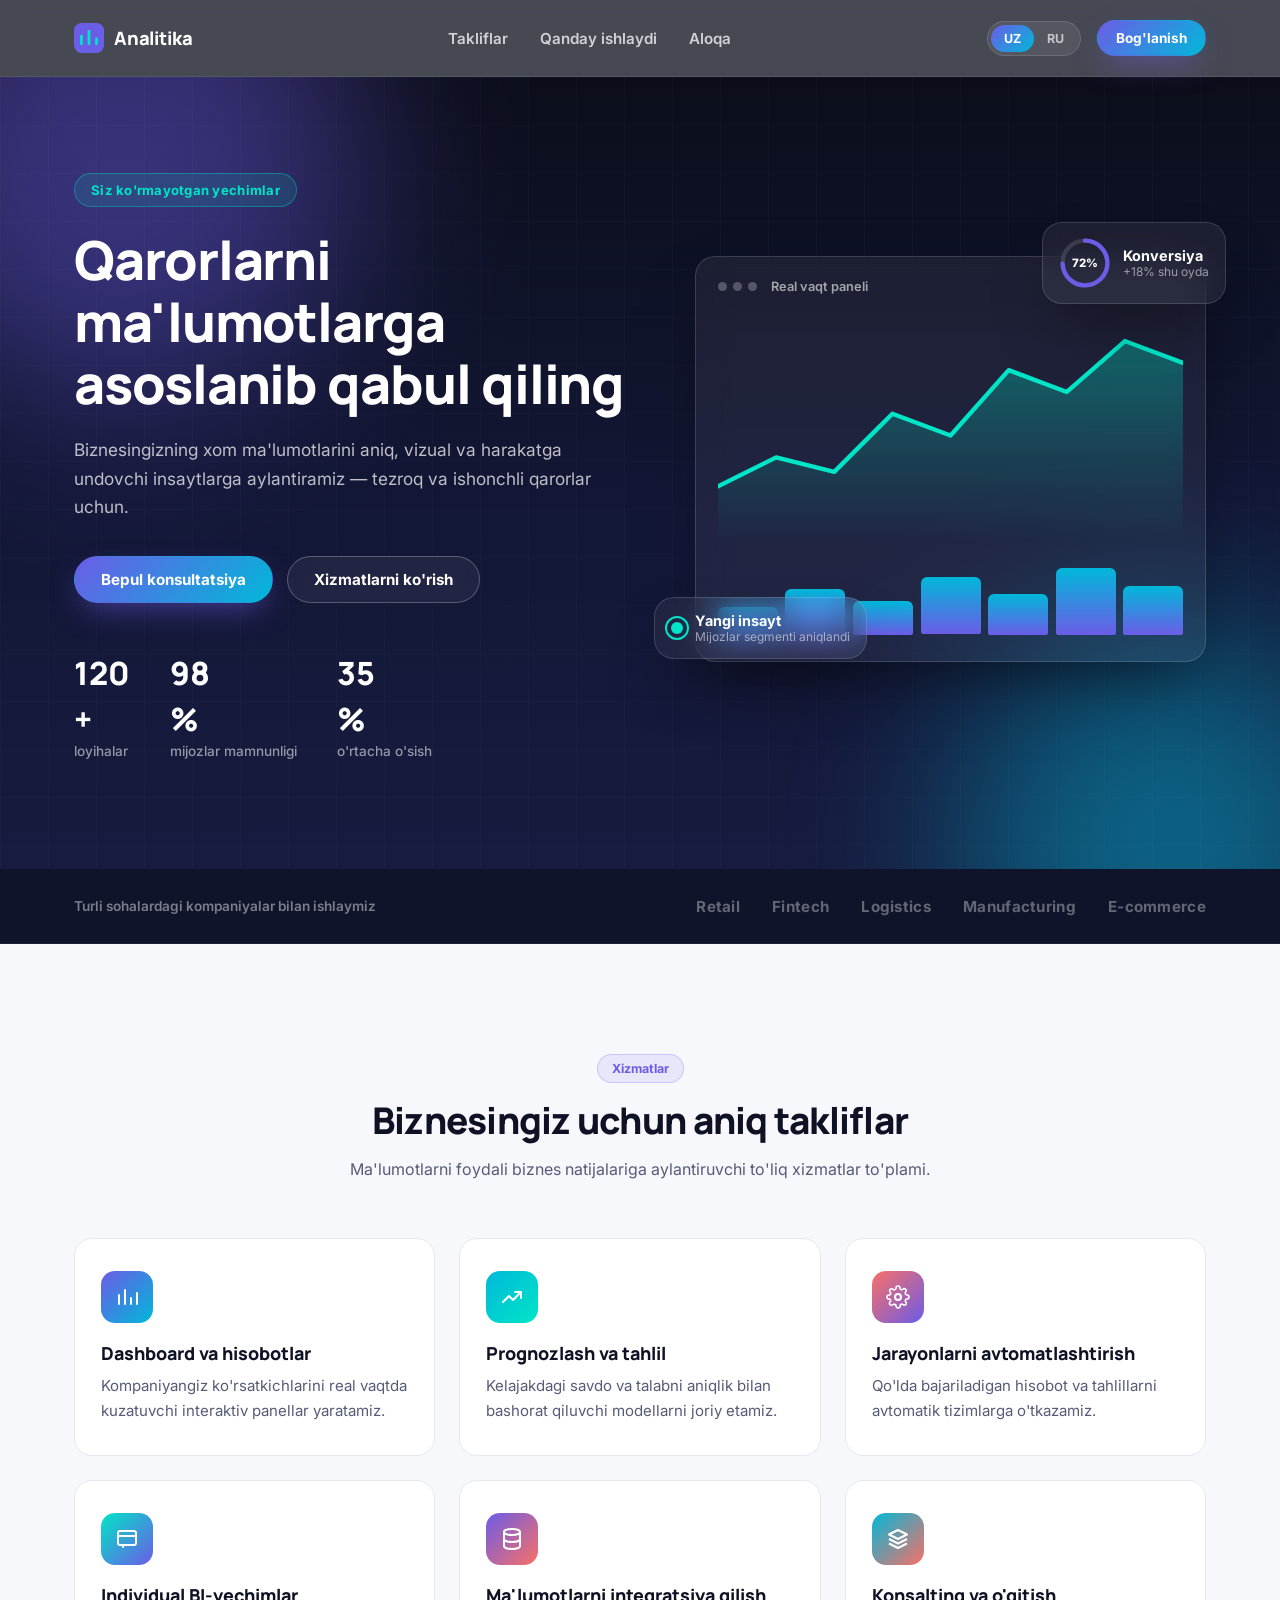
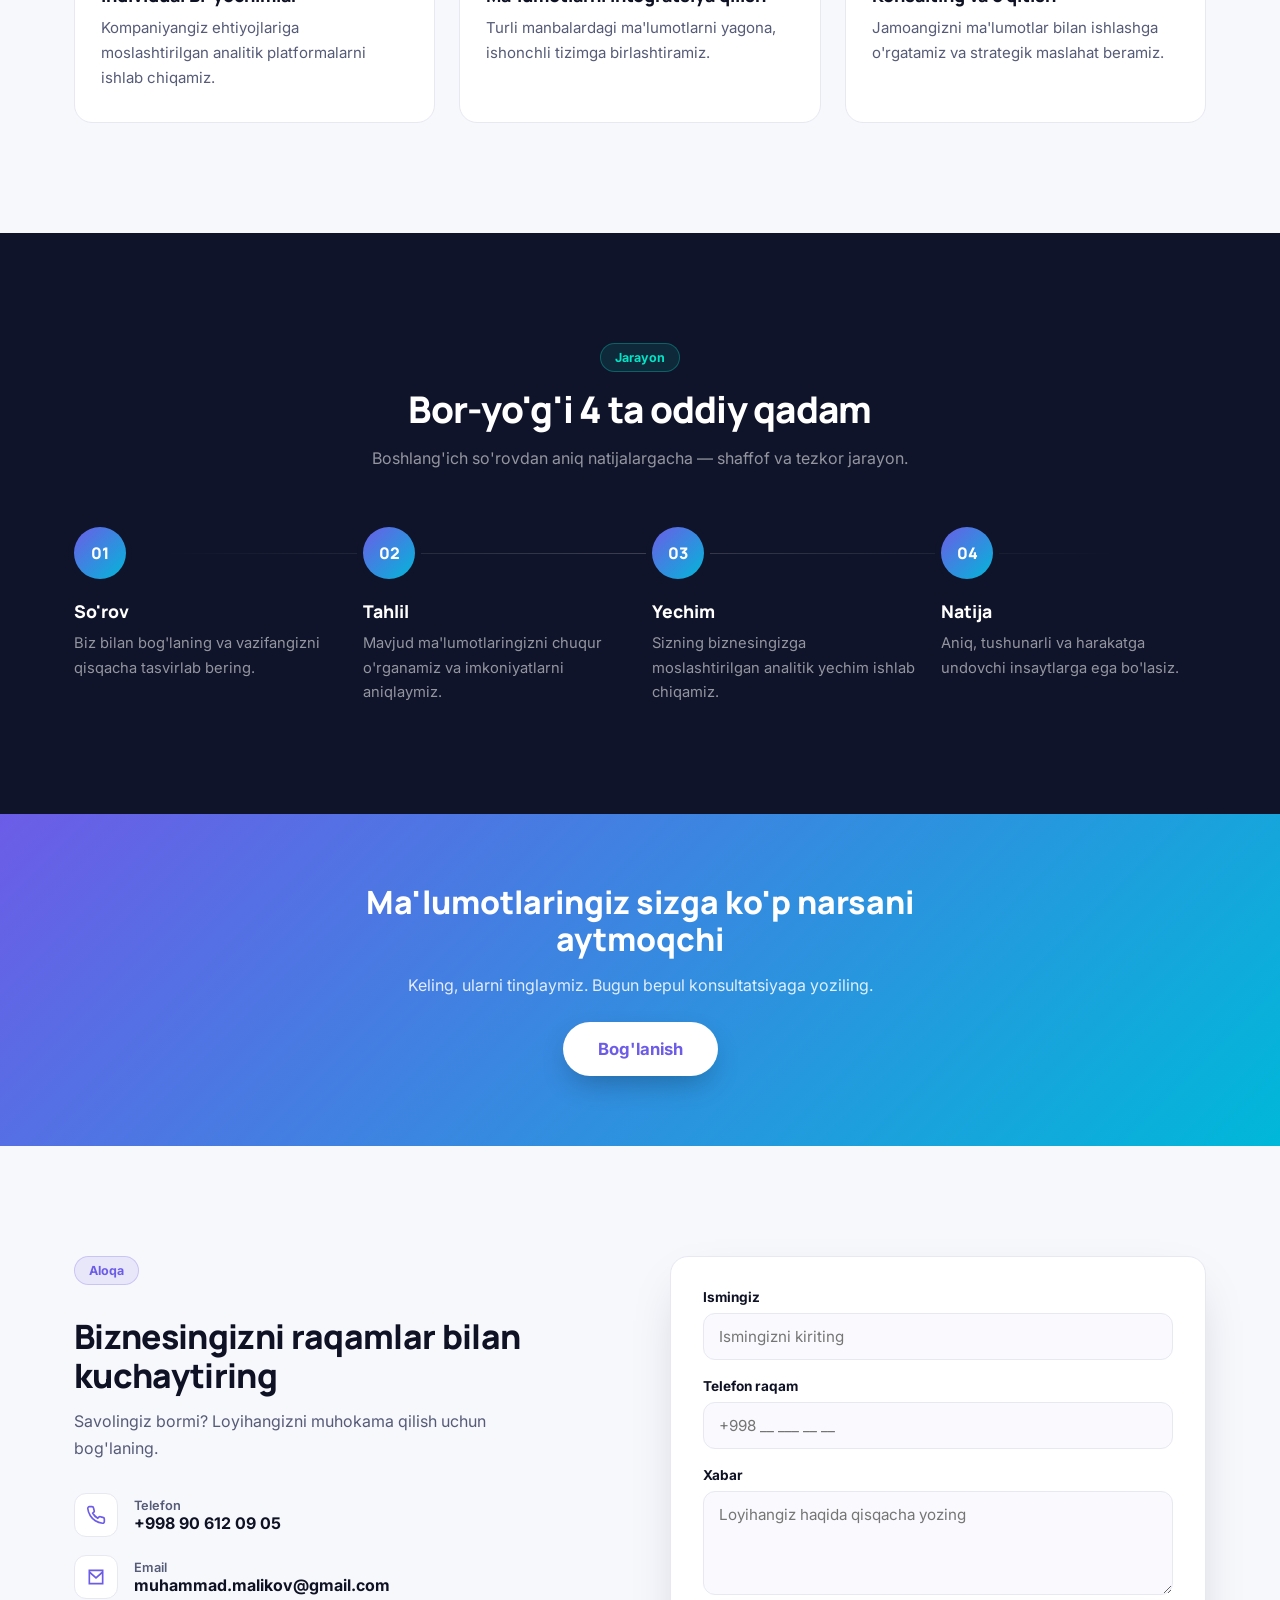
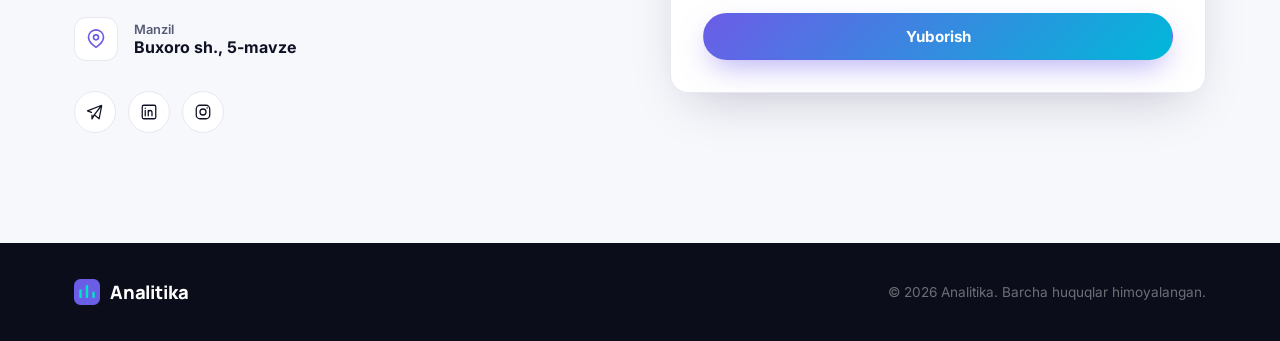
==== commit 174f2d10: "Обновить контактную информацию (телефон, email, адрес, соцсети) Co-Authored-By: Claude Sonnet 5 <nor" ====
--- a/index.html
+++ b/index.html
@@ -257,32 +257,32 @@
     <div class="container contacts-inner">
       <div class="contacts-info">
         <span class="section-tag" data-i18n="contacts.tag">Aloqa</span>
-        <h2 data-i18n="contacts.title">Biznesingizni raqamlar bilan kuchaytiramiz</h2>
-        <p data-i18n="contacts.subtitle">Savolingiz bormi? Loyihangizni muhokama qilish uchun biz bilan bog'laning.</p>
+        <h2 data-i18n="contacts.title">Biznesingizni raqamlar bilan kuchaytiring</h2>
+        <p data-i18n="contacts.subtitle">Savolingiz bormi? Loyihangizni muhokama qilish uchun bog'laning.</p>
 
         <ul class="contact-list">
           <li>
             <span class="contact-icon" aria-hidden="true"><svg viewBox="0 0 24 24" fill="none"><path d="M22 16.92v3a2 2 0 01-2.18 2 19.8 19.8 0 01-8.63-3.07 19.5 19.5 0 01-6-6 19.8 19.8 0 01-3.07-8.67A2 2 0 014.11 2h3a2 2 0 012 1.72c.127.96.362 1.903.7 2.81a2 2 0 01-.45 2.11L8.09 9.91a16 16 0 006 6l1.27-1.27a2 2 0 012.11-.45c.907.338 1.85.573 2.81.7A2 2 0 0122 16.92z" stroke="currentColor" stroke-width="2"/></svg></span>
-            <div><strong data-i18n="contacts.phoneLabel">Telefon</strong><a href="tel:+998901234567">+998 90 123 45 67</a></div>
+            <div><strong data-i18n="contacts.phoneLabel">Telefon</strong><a href="tel:+998901234567">+998 90 612 09 05</a></div>
           </li>
           <li>
             <span class="contact-icon" aria-hidden="true"><svg viewBox="0 0 24 24" fill="none"><path d="M4 4h16v16H4V4z" stroke="currentColor" stroke-width="2"/><path d="M4 6l8 7 8-7" stroke="currentColor" stroke-width="2"/></svg></span>
-            <div><strong data-i18n="contacts.emailLabel">Email</strong><a href="mailto:info@analitika.uz">info@analitika.uz</a></div>
+            <div><strong data-i18n="contacts.emailLabel">Email</strong><a href="mailto:info@analitika.uz">muhammad.malikov@gmail.com</a></div>
           </li>
           <li>
             <span class="contact-icon" aria-hidden="true"><svg viewBox="0 0 24 24" fill="none"><path d="M21 10c0 6-9 12-9 12s-9-6-9-12a9 9 0 1118 0z" stroke="currentColor" stroke-width="2"/><circle cx="12" cy="10" r="3" stroke="currentColor" stroke-width="2"/></svg></span>
-            <div><strong data-i18n="contacts.addressLabel">Manzil</strong><span data-i18n="contacts.addressValue">Toshkent sh., Yunusobod tumani</span></div>
+            <div><strong data-i18n="contacts.addressLabel">Manzil</strong><span data-i18n="contacts.addressValue">Buxoro sh., 5-mkr.</span></div>
           </li>
         </ul>
 
         <div class="social-row">
-          <a href="#" aria-label="Telegram" class="social-btn">
+          <a href="https://t.me/mmalikovuz" aria-label="Telegram" class="social-btn" target="_blank">
             <svg viewBox="0 0 24 24" fill="none"><path d="M21 3L2 10.5l6 2.3M21 3l-3.5 18L11 15.8M21 3L11 15.8m0 0l-3 5.4v-5.4" stroke="currentColor" stroke-width="1.7" stroke-linejoin="round"/></svg>
           </a>
-          <a href="#" aria-label="LinkedIn" class="social-btn">
+          <a href="https://www.linkedin.com/in/muhammad-malikov-602100365/" aria-label="LinkedIn" class="social-btn" target="_blank">
             <svg viewBox="0 0 24 24" fill="none"><rect x="3" y="3" width="18" height="18" rx="2" stroke="currentColor" stroke-width="1.7"/><path d="M7 10v7M7 7v.01M11 17v-4.5c0-1.5 1-2.5 2.5-2.5S16 11 16 12.5V17M11 10v7" stroke="currentColor" stroke-width="1.7" stroke-linecap="round"/></svg>
           </a>
-          <a href="#" aria-label="Instagram" class="social-btn">
+          <a href="https://www.instagram.com/malikovuz/" aria-label="Instagram" class="social-btn" target="_blank">
             <svg viewBox="0 0 24 24" fill="none"><rect x="3" y="3" width="18" height="18" rx="5" stroke="currentColor" stroke-width="1.7"/><circle cx="12" cy="12" r="4" stroke="currentColor" stroke-width="1.7"/><circle cx="17.5" cy="6.5" r="1" fill="currentColor"/></svg>
           </a>
         </div>
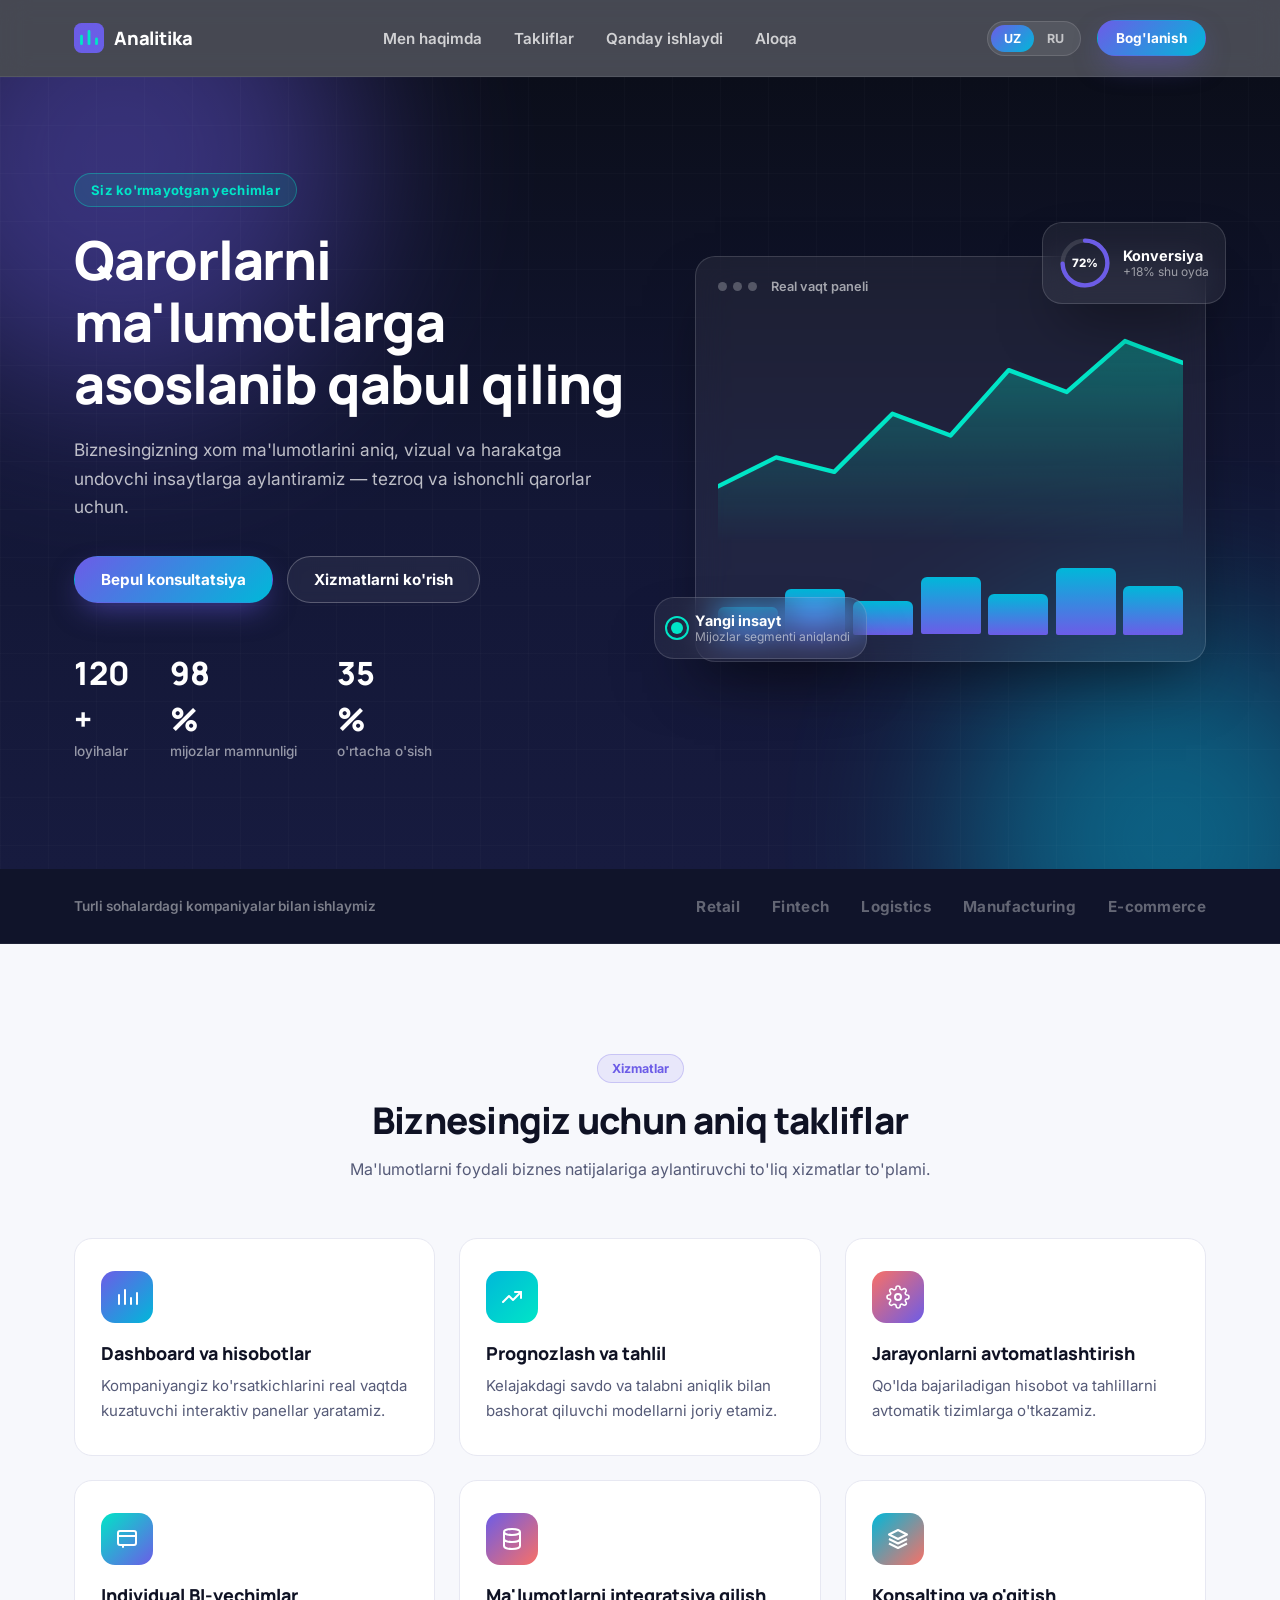
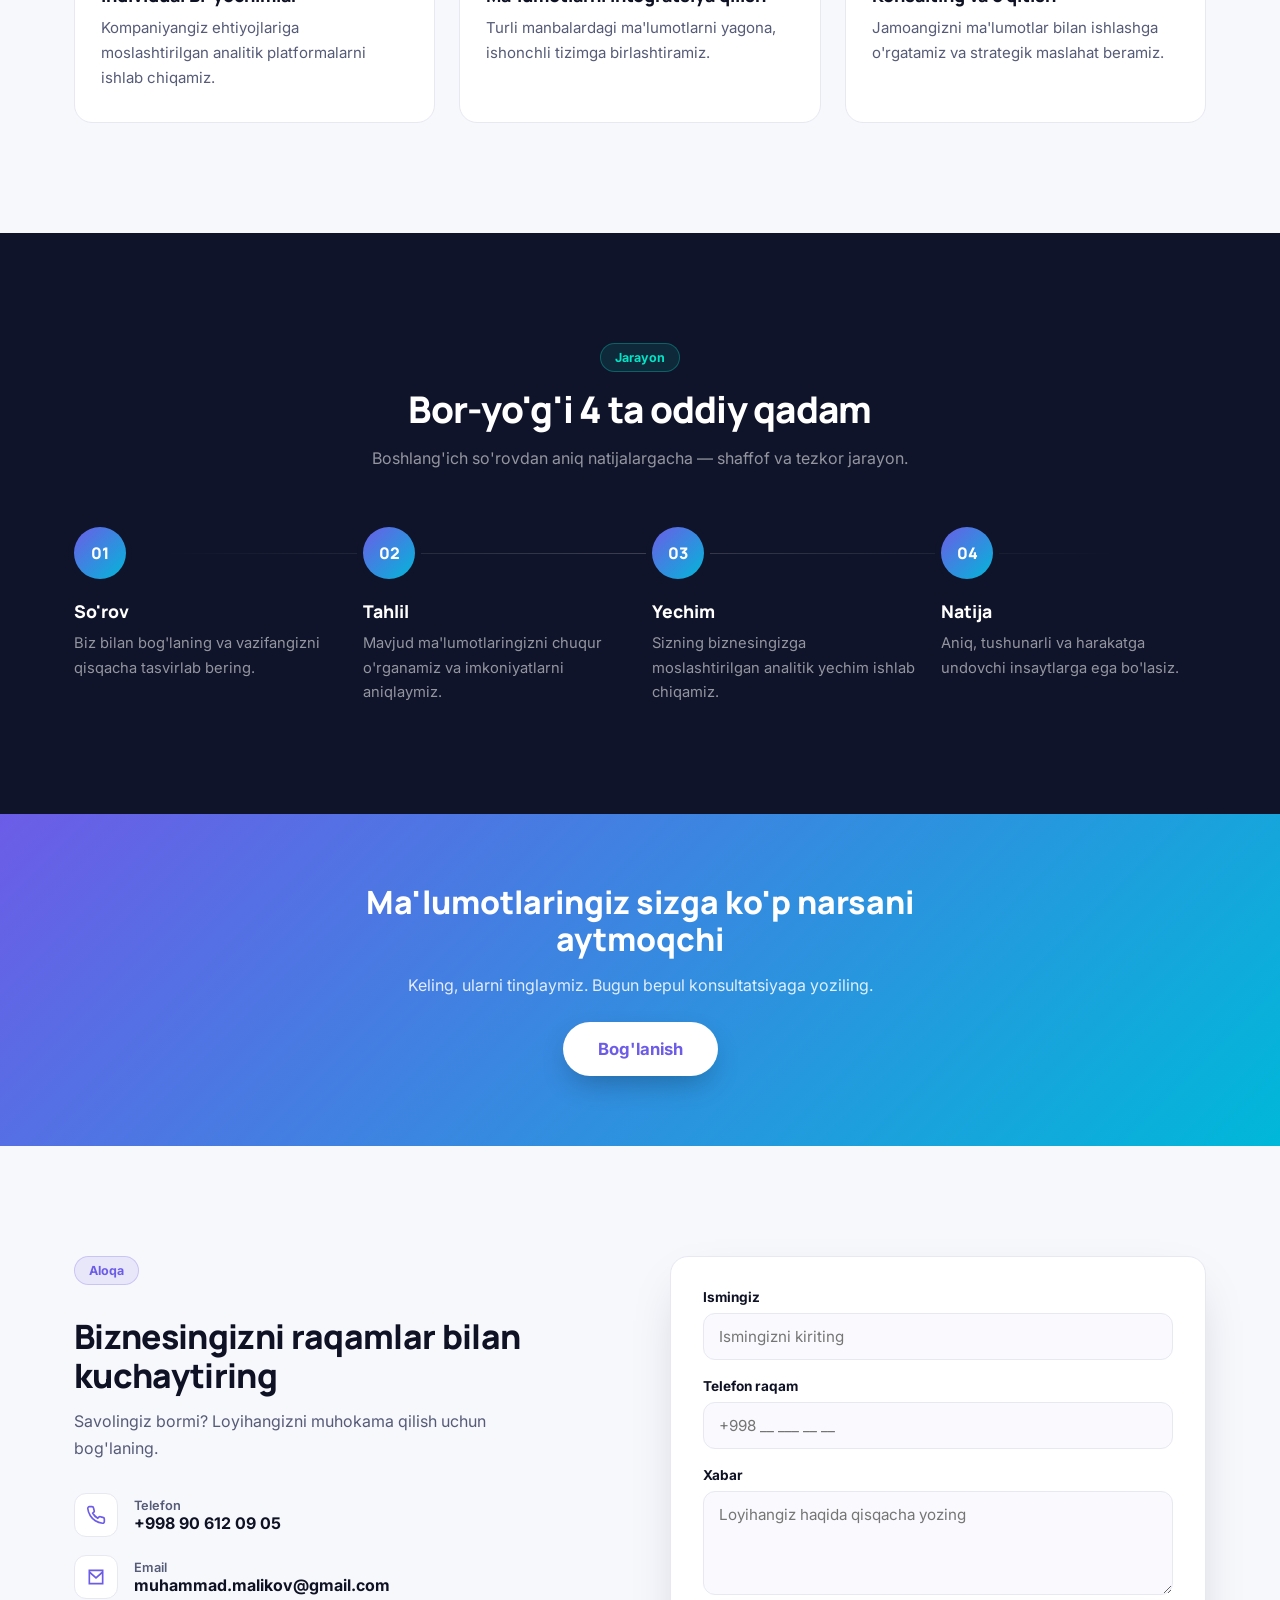
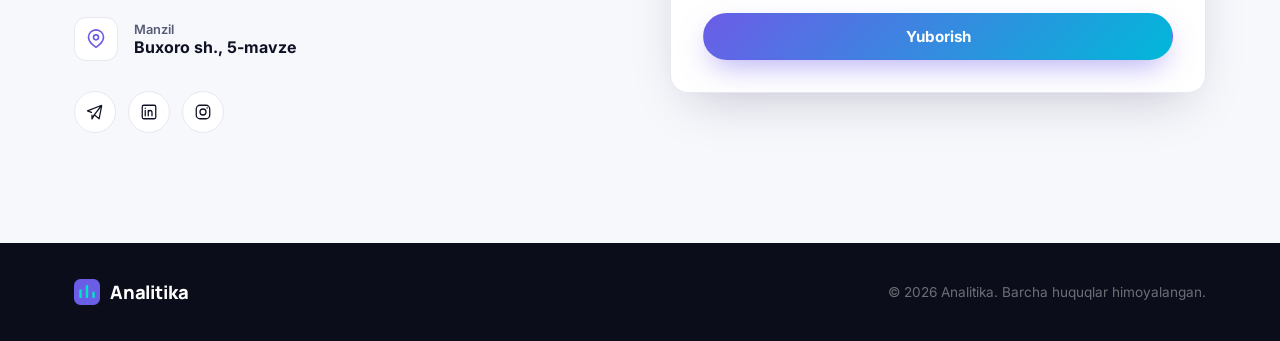
==== commit 322e5ebd: "main: added-resume-about-me" ====
--- a/index.html
+++ b/index.html
@@ -8,7 +8,7 @@
 <link rel="preconnect" href="https://fonts.googleapis.com">
 <link rel="preconnect" href="https://fonts.gstatic.com" crossorigin>
 <link href="https://fonts.googleapis.com/css2?family=Manrope:wght@400;500;600;700;800&family=Inter:wght@400;500;600&display=swap" rel="stylesheet">
-<link rel="stylesheet" href="css/style.css">
+<link rel="stylesheet" href="css/style.css?v=20260907">
 <link rel="icon" href="data:image/svg+xml,%3Csvg xmlns='http://www.w3.org/2000/svg' viewBox='0 0 32 32'%3E%3Crect width='32' height='32' rx='7' fill='%236C5CE7'/%3E%3Cpath d='M8 22V14M16 22V9M24 22V17' stroke='%2300E5C7' stroke-width='3' stroke-linecap='round'/%3E%3C/svg%3E">
 </head>
 <body>
@@ -25,6 +25,7 @@
     </a>
 
     <nav class="main-nav" id="main-nav">
+      <a href="about.html" data-i18n="nav.about">Men haqimda</a>
       <a href="#offers" data-i18n="nav.offers">Takliflar</a>
       <a href="#steps" data-i18n="nav.steps">Qanday ishlaydi</a>
       <a href="#contacts" data-i18n="nav.contacts">Aloqa</a>
@@ -288,7 +289,7 @@
         </div>
       </div>
 
-      <form class="contact-form" id="contactForm" novalidate>
+      <form class="contact-form" id="contactForm" novalidate data-endpoint="https://malikov-contact-form.muhammad-malikov.workers.dev">
         <div class="form-row">
           <label for="name" data-i18n="form.nameLabel">Ismingiz</label>
           <input type="text" id="name" name="name" required data-i18n-attr="placeholder:form.namePlaceholder" placeholder="Ismingizni kiriting">
@@ -301,8 +302,9 @@
           <label for="message" data-i18n="form.messageLabel">Xabar</label>
           <textarea id="message" name="message" rows="4" data-i18n-attr="placeholder:form.messagePlaceholder" placeholder="Loyihangiz haqida qisqacha yozing"></textarea>
         </div>
-        <button type="submit" class="btn btn-primary btn-block" data-i18n="form.submit">Yuborish</button>
+        <button type="submit" class="btn btn-primary btn-block" id="formSubmit" data-i18n="form.submit">Yuborish</button>
         <p class="form-success" id="formSuccess" data-i18n="form.success">Rahmat! Tez orada siz bilan bog'lanamiz.</p>
+        <p class="form-error" id="formError" data-i18n="form.error">Xatolik yuz berdi. Iltimos, keyinroq qayta urinib ko'ring yoki bevosita bog'laning.</p>
       </form>
     </div>
   </section>
@@ -320,6 +322,6 @@
   </div>
 </footer>
 
-<script src="js/script.js"></script>
+<script src="js/script.js?v=20260907"></script>
 </body>
 </html>
--- a/css/style.css
+++ b/css/style.css
@@ -633,6 +633,18 @@
   padding: 10px;
 }
 .form-success.show { display: block; }
+.form-error {
+  display: none;
+  text-align: center;
+  color: #dc2626;
+  font-weight: 600;
+  font-size: 0.9rem;
+  background: rgba(220, 38, 38, 0.08);
+  border-radius: 10px;
+  padding: 10px;
+}
+.form-error.show { display: block; }
+.btn[disabled] { opacity: 0.65; cursor: not-allowed; pointer-events: none; }
 
 /* ===== Footer ===== */
 .site-footer { background: #0b0e1a; padding: 36px 0; }
@@ -645,6 +657,41 @@
 }
 .brand-footer .brand-name { color: #fff; }
 .footer-copy { color: rgba(255, 255, 255, 0.4); font-size: 0.85rem; }
+
+/* ===== About ===== */
+.main-nav a[aria-current="page"] { color: var(--mint); }
+.about-role { color: var(--mint); font-size: 1.2rem; margin-bottom: 20px; }
+.about-location { color: rgba(255, 255, 255, 0.72); }
+.about-hero .hero-cta { margin-bottom: 24px; }
+.about-summary { padding: 36px; border: 1px solid rgba(255, 255, 255, 0.18); border-radius: var(--radius); background: rgba(255, 255, 255, 0.05); }
+.about-monogram { display: inline-flex; align-items: center; justify-content: center; width: 88px; height: 88px; border-radius: 24px; background: var(--grad-brand); color: var(--white); font: 800 2rem 'Manrope', sans-serif; margin-bottom: 28px; }
+.about-summary h2 { color: var(--white); font-size: 1.6rem; margin-bottom: 16px; }
+.about-summary p { color: rgba(255, 255, 255, 0.72); }
+.about-tags { display: flex; flex-wrap: wrap; gap: 10px; list-style: none; padding: 0; margin: 26px 0 0; }
+.about-tags li { color: var(--mint); padding: 8px 12px; border: 1px solid rgba(0, 229, 199, 0.3); border-radius: 999px; font-size: 0.85rem; }
+.about-section { padding: 80px 0; }
+.about-section h2 { font-size: clamp(1.7rem, 3vw, 2.3rem); margin-bottom: 36px; }
+.about-section h3 { font-size: 1.15rem; }
+.about-tinted { background: var(--white); }
+.about-timeline { display: grid; gap: 32px; }
+.about-job { display: grid; grid-template-columns: 220px 1fr; gap: 32px; padding-bottom: 32px; border-bottom: 1px solid var(--border); }
+.about-date { font-weight: 600; color: var(--violet); }
+.about-company { margin: 10px 0 16px; font-weight: 600; }
+.about-skills { margin: 0; display: grid; gap: 0; }
+.about-skills > div { display: grid; grid-template-columns: 220px 1fr; gap: 32px; padding: 22px 0; border-bottom: 1px solid var(--border); }
+.about-skills dt { font-weight: 700; }
+.about-skills dd { margin: 0; color: var(--ink-soft); line-height: 1.65; }
+.about-page a:focus-visible, .site-header a:focus-visible, .site-header button:focus-visible { outline: 3px solid var(--mint); outline-offset: 5px; }
+@media (min-width: 761px) and (max-width: 1100px) {
+  .main-nav { gap: 16px; }
+  .header-inner { gap: 16px; }
+  .header-actions .btn-sm { display: none; }
+}
+@media (max-width: 760px) {
+  .about-section { padding: 56px 0; }
+  .about-job, .about-skills > div { grid-template-columns: 1fr; gap: 12px; }
+  .about-summary { padding: 26px; }
+}
 
 /* ===== Responsive ===== */
 @media (max-width: 980px) {
